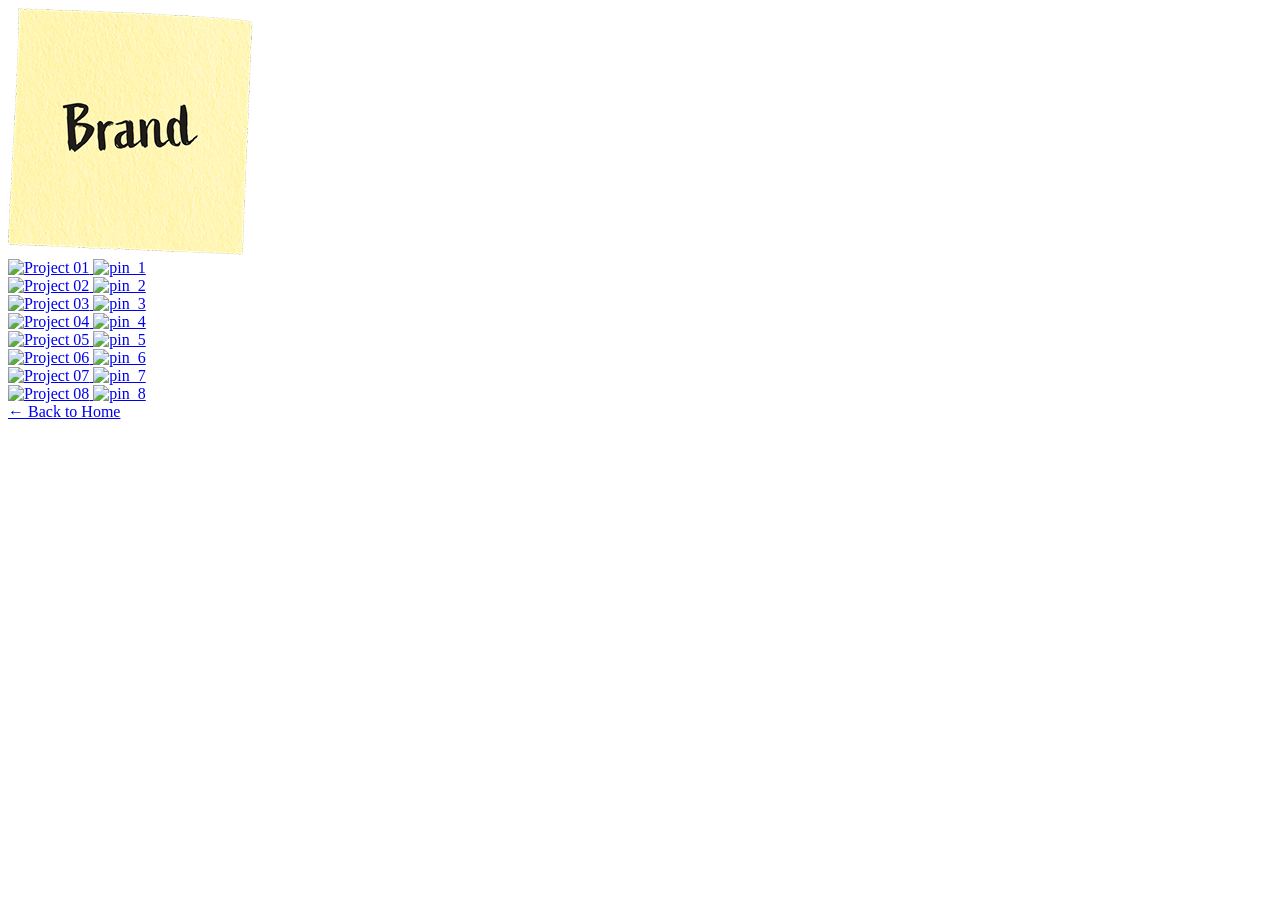
==== brand_detail.html @ 2cc04402 "Update brand_detail.html" ====
<!DOCTYPE html>
<html lang="eng">
<head>
    <meta charset="UTF-8">
    <title>Brand Projects - Cork Board</title>
    <link rel="stylesheet" href="brand_style.css">
</head>
<body>
    <div class="board-container">
        
        <div class="postit-label">
            <img src="Image/brand_postit.png" alt="Brand Label">
        </div>

    <section class="photo-grid">
        <div class="HOYA">
            <a href=HOYA_detail.html" class="polaroid-item">
                <img src="brand_detail/HOYA_cover.png" alt="Project 01">
                <img src="brand_detail/pin_1.png" class="pin" alt="pin_1">
            </a>
        </div>
      
        <div class="sehwa">
            <a href="sewha_detail.html">
                <img src="brand_detail/sehwa_cover.png" alt="Project 02">
                <img src="brand_detail/pin_2.png" class="pin" alt="pin_2">
            </a>
        </div>
      
        <div class="GALA">
            <a href="GALA_detail.html" class="polaroid-item">
                <img src="brand_detail/GALA_cover.png" alt="Project 03">
                <img src="brand_detail/pin_3.png" class="pin" alt="pin_3">
            </a>
        </div>

        <div class="input_output">
            <a href="input_output_detail.html" class="polaroid-item">
                <img src="brand_detail/input_output_cover.png" alt="Project 04">
                <img src="brand_detail/pin_4.png" class="pin" alt="pin_4">
            </a>
        </div>

        <div class="TOMO">
            <a href="TOMO_detail.html" class="polaroid-item">
                <img src="brand_detail/TOMO_cover.png" alt="Project 05">
                <img src="brand_detail/pin_5.png" class="pin" alt="pin_5">
            </a>
        </div>

        <div class="WISE">
            <a href="WISE_detail.html" class="polaroid-item">
                <img src="brand_detail/WISE_cover.png" alt="Project 06">
                <img src="brand_detail/pin_6.png" class="pin" alt="pin_6">
            </a>
        </div>

        <div class="huddle">
            <a href="huddle_detail.html" class="polaroid-item">
                <img src="brand_detail/huddle_cover.png" alt="Project 07">
                <img src="brand_detail/pin_7.png" class="pin" alt="pin_7">
            </a>
        </div>

        <div class="WOVYN">
            <a href="WOVYN_detail.html" class="polaroid-item">
                <img src="brand_detail/WOVYN_cover.png" alt="Project 08">
                <img src="brand_detail/pin_8.png" class="pin" alt="pin_8">
            </a>
        </div>

    </section>
      
        <a href="home.html" class="back-btn">← Back to Home</a>
    </div>
</body>
</html>
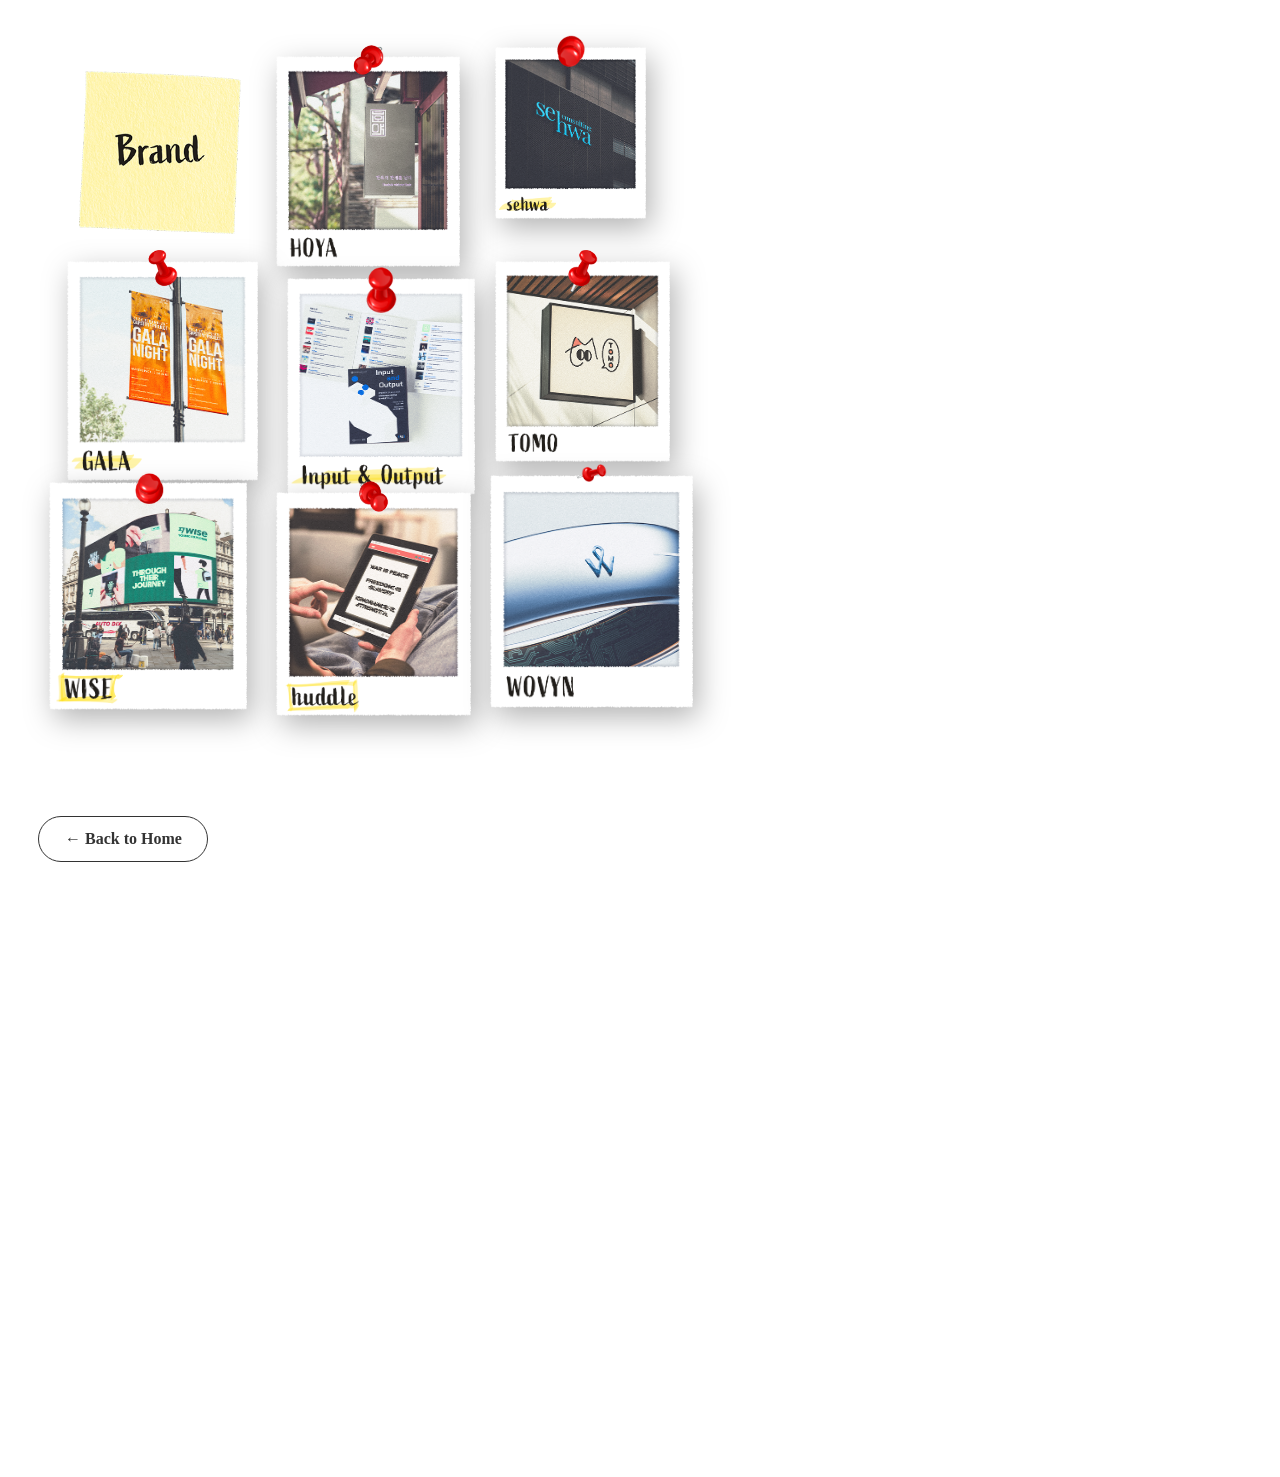
==== commit 81f5989e: "Update brand_detail.html" ====
--- a/brand_detail.html
+++ b/brand_detail.html
@@ -1,5 +1,5 @@
   <!DOCTYPE html>
-<html lang="eng">
+<html lang="en">
 <head>
     <meta charset="UTF-8">
     <title>Brand Projects - Cork Board</title>
@@ -13,56 +13,56 @@
         </div>
 
     <section class="photo-grid">
-        <div class="HOYA">
-            <a href=HOYA_detail.html" class="polaroid-item">
+        <div class="photo-item HOYA">
+            <a href="HOYA_detail.html" class="polaroid-item">
                 <img src="brand_detail/HOYA_cover.png" alt="Project 01">
                 <img src="brand_detail/pin_1.png" class="pin" alt="pin_1">
             </a>
         </div>
       
-        <div class="sehwa">
+        <div class="photo-item sehwa">
             <a href="sewha_detail.html">
                 <img src="brand_detail/sehwa_cover.png" alt="Project 02">
                 <img src="brand_detail/pin_2.png" class="pin" alt="pin_2">
             </a>
         </div>
-      
-        <div class="GALA">
+
+        <div class="photo-item GALA">
             <a href="GALA_detail.html" class="polaroid-item">
                 <img src="brand_detail/GALA_cover.png" alt="Project 03">
                 <img src="brand_detail/pin_3.png" class="pin" alt="pin_3">
             </a>
         </div>
 
-        <div class="input_output">
+        <div class="photo-item input_output">
             <a href="input_output_detail.html" class="polaroid-item">
                 <img src="brand_detail/input_output_cover.png" alt="Project 04">
                 <img src="brand_detail/pin_4.png" class="pin" alt="pin_4">
             </a>
         </div>
 
-        <div class="TOMO">
+        <div class="photo-item TOMO">
             <a href="TOMO_detail.html" class="polaroid-item">
                 <img src="brand_detail/TOMO_cover.png" alt="Project 05">
                 <img src="brand_detail/pin_5.png" class="pin" alt="pin_5">
             </a>
         </div>
 
-        <div class="WISE">
+        <div class="photo-item WISE">
             <a href="WISE_detail.html" class="polaroid-item">
                 <img src="brand_detail/WISE_cover.png" alt="Project 06">
                 <img src="brand_detail/pin_6.png" class="pin" alt="pin_6">
             </a>
         </div>
 
-        <div class="huddle">
+        <div class="photo-item huddle">
             <a href="huddle_detail.html" class="polaroid-item">
                 <img src="brand_detail/huddle_cover.png" alt="Project 07">
                 <img src="brand_detail/pin_7.png" class="pin" alt="pin_7">
             </a>
         </div>
 
-        <div class="WOVYN">
+        <div class="photo-item WOVYN">
             <a href="WOVYN_detail.html" class="polaroid-item">
                 <img src="brand_detail/WOVYN_cover.png" alt="Project 08">
                 <img src="brand_detail/pin_8.png" class="pin" alt="pin_8">
--- a/brand_style.css
+++ b/brand_style.css
@@ -0,0 +1,114 @@
+  <style>
+      {
+          margin: 0;
+          padding: 0;
+          box-sizing: border-box;
+      }
+
+      body, html {
+          width: 100%;
+          height: calc(100vw * (1983 / 1728));
+          background-image: url('brand_detail/back.png'); 
+          background-repeat: repeat;
+          background-size: calc(1728 / 1728 * 100vw) calc(1983 / 1983 * 100vw);
+      }
+
+      .board-container {
+          position: relative;
+          width: 100vw;
+          height: calc(100vw * (1983 / 1728));
+          margin: 0 auto;
+          background-image: url('brand_detail/pin_board.png'); 
+          background-size: calc(1526 / 1728 * 100vw) calc(1824 / 1983 * 100vw);
+          background-position: calc(101 / 1728 * 100vw) calc(65 / 1983 * 100vw);
+          background-repeat: no-repeat;
+      }
+
+      .postit-label {
+          position: absolute;
+          left: calc(96 / 1728 * 100vw);
+          top: calc(85 / 1728 * 100vw);
+          width: calc(219 / 1728 * 100vw);
+          z-index: 10;
+      }
+
+      .postit-label img {
+          width: 100%;
+          height: auto;
+}
+
+/* 4. 사진 그리드 레이아웃 (정렬) */
+.photo-grid {
+    position: relative;
+    width: 100%;
+    height: 100%;
+}
+
+/* 5. 개별 프로젝트 아이템 공통 스타일 */
+.photo-grid > div {
+    position: absolute;
+    display: inline-block;
+}
+
+.photo-grid a {
+    position: relative;
+    display: block;
+    text-decoration: none;
+    transition: transform 0.3s ease;
+}
+
+/* 커버 이미지 스타일 */
+.photo-grid img:not(.pin) {
+    width: 100%;
+    height: auto;
+    display: block;
+    filter: drop-shadow(5px 10px 15px rgba(0,0,0,0.3));
+}
+
+/* 📌 핀(Pin) 공통 스타일: 사진 위 중앙에 박히도록 설정 */
+.pin {
+    position: absolute;
+    width: calc(40 / 1728 * 100vw); /* 핀 크기 조절 */
+    top: calc(-15 / 1728 * 100vw);  /* 사진 위로 살짝 걸치게 */
+    left: 50%;
+    transform: translateX(-50%);
+    z-index: 20;
+    pointer-events: none; /* 핀은 클릭 안 되게 */
+}
+
+/* 6. [중요] 각 프로젝트별 개별 위치 설정 (예시 이미지 기준 배치) */
+.HOYA { left: calc(362 / 1728 * 100vw); top: calc(65 / 1728 * 100vw); width: calc(248 / 1728 * 100vw); }
+.sehwa { left: calc(658 / 1728 * 100vw); top: calc(52 / 1728 * 100vw); width: calc(203 / 1728 * 100vw); }
+.GALA { left: calc(80 / 1728 * 100vw); top: calc(342 / 1728 * 100vw); width: calc(258 / 1728 * 100vw); }
+.input_output { left: calc(376 / 1728 * 100vw); top: calc(364 / 1728 * 100vw); width: calc(255 / 1728 * 100vw); }
+.TOMO { left: calc(658 / 1728 * 100vw); top: calc(342 / 1728 * 100vw); width: calc(236 / 1728 * 100vw); }
+.WISE { left: calc(55 / 1728 * 100vw); top: calc(640 / 1728 * 100vw); width: calc(268 / 1728 * 100vw); }
+.huddle { left: calc(362 / 1728 * 100vw); top: calc(654 / 1728 * 100vw); width: calc(263 / 1728 * 100vw); }
+.WOVYN { left: calc(651 / 1728 * 100vw); top: calc(630 / 1728 * 100vw); width: calc(274 / 1728 * 100vw); }
+
+/* 7. 인터랙션: 마우스 올리면 살짝 붕 뜨는 느낌 */
+.photo-grid a:hover {
+    transform: translateY(-10px) scale(1.02);
+    z-index: 50;
+}
+
+/* 8. 뒤로가기 버튼 (Home 아이콘 역할) */
+.back-btn {
+    position: fixed;
+    bottom: 3vw;
+    left: 3vw;
+    padding: 1vw 2vw;
+    background: rgba(255, 255, 255, 0.9);
+    border: 1px solid #333;
+    color: #333;
+    text-decoration: none;
+    font-weight: bold;
+    border-radius: 50px;
+    z-index: 1000;
+    transition: all 0.3s;
+}
+
+.back-btn:hover {
+    background: #333;
+    color: #fff;
+}
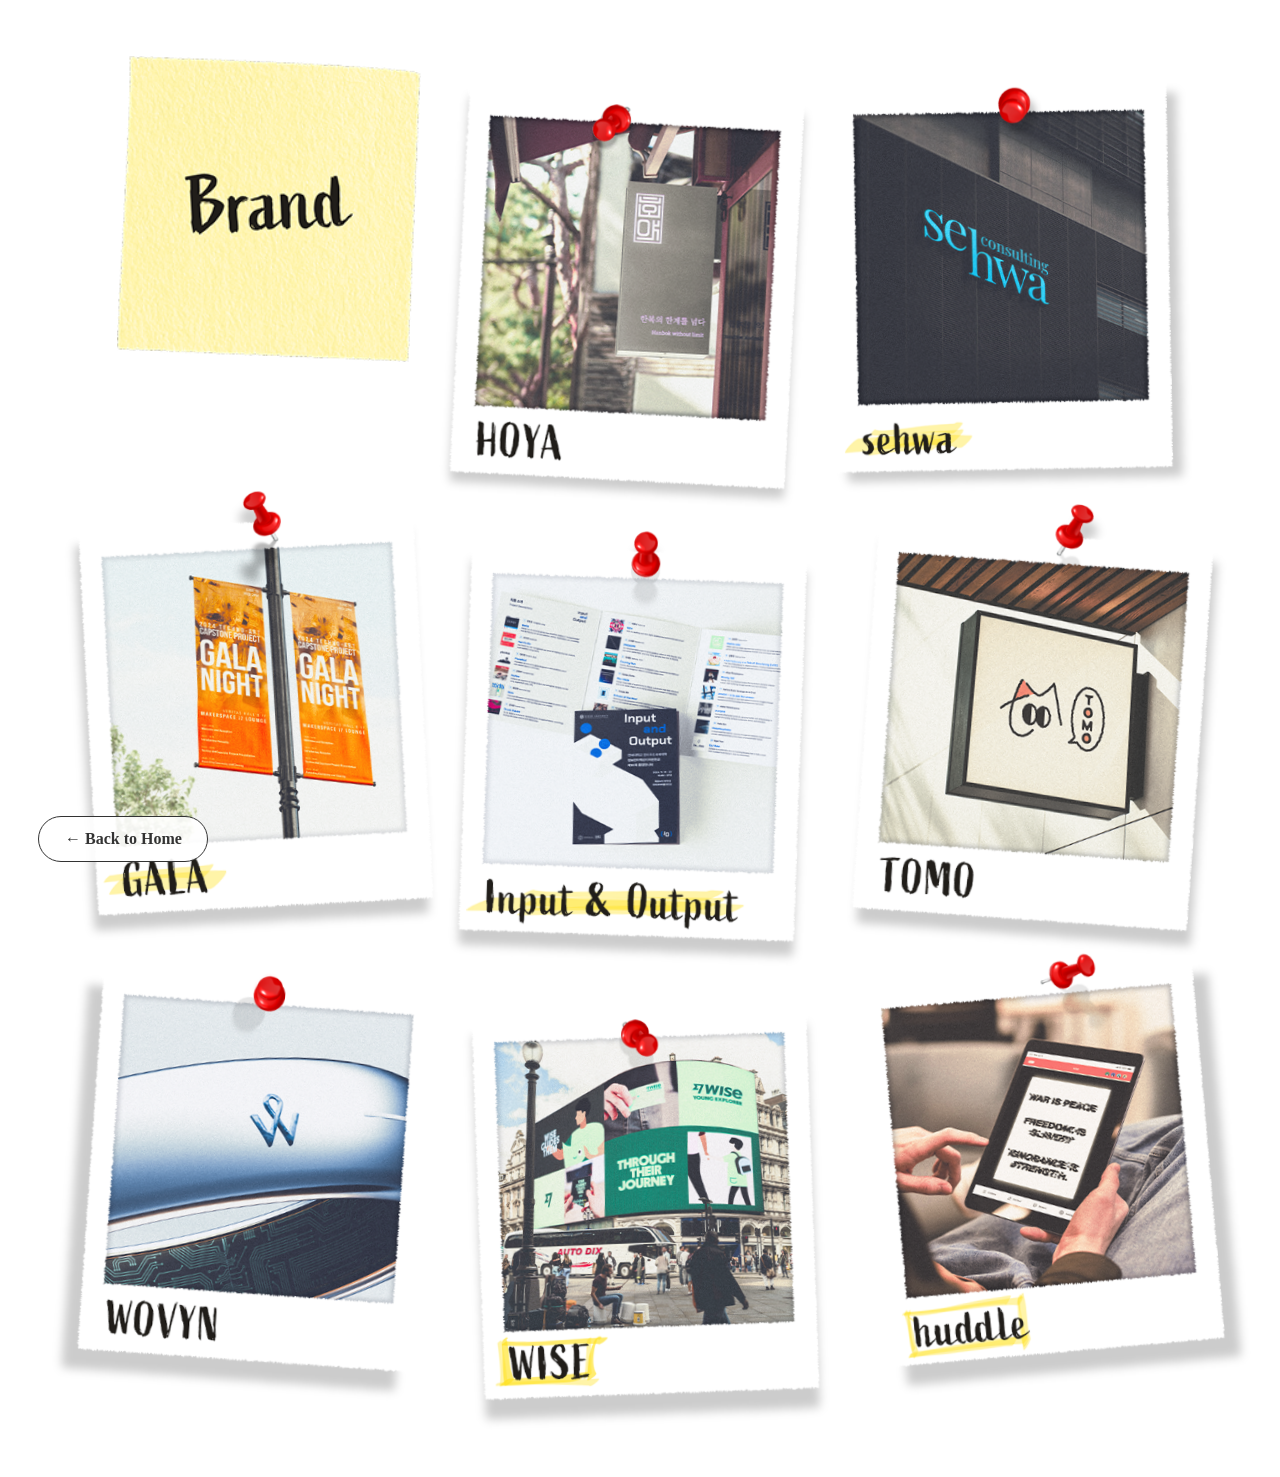
==== commit b1a941dd: "Rearrange photo items for brand details" ====
--- a/brand_detail.html
+++ b/brand_detail.html
@@ -48,23 +48,23 @@
             </a>
         </div>
 
+        <div class="photo-item WOVYN">
+            <a href="WOVYN_detail.html" class="polaroid-item">
+                <img src="brand_detail/WOVYN_cover.png" alt="Project 06">
+                <img src="brand_detail/pin_6.png" class="pin" alt="pin_6">
+            </a>
+        </div>
+
         <div class="photo-item WISE">
             <a href="WISE_detail.html" class="polaroid-item">
-                <img src="brand_detail/WISE_cover.png" alt="Project 06">
-                <img src="brand_detail/pin_6.png" class="pin" alt="pin_6">
+                <img src="brand_detail/WISE_cover.png" alt="Project 07">
+                <img src="brand_detail/pin_7.png" class="pin" alt="pin_7">
             </a>
         </div>
 
         <div class="photo-item huddle">
             <a href="huddle_detail.html" class="polaroid-item">
-                <img src="brand_detail/huddle_cover.png" alt="Project 07">
-                <img src="brand_detail/pin_7.png" class="pin" alt="pin_7">
-            </a>
-        </div>
-
-        <div class="photo-item WOVYN">
-            <a href="WOVYN_detail.html" class="polaroid-item">
-                <img src="brand_detail/WOVYN_cover.png" alt="Project 08">
+                <img src="brand_detail/huddle_cover.png" alt="Project 08">
                 <img src="brand_detail/pin_8.png" class="pin" alt="pin_8">
             </a>
         </div>
--- a/brand_style.css
+++ b/brand_style.css
@@ -11,6 +11,9 @@
           background-image: url('brand_detail/back.png'); 
           background-repeat: repeat;
           background-size: calc(1728 / 1728 * 100vw) calc(1983 / 1983 * 100vw);
+
+          overflow-x: hidden;
+          overflow-y: visible;
       }
 
       .board-container {
@@ -18,97 +21,179 @@
           width: 100vw;
           height: calc(100vw * (1983 / 1728));
           margin: 0 auto;
+        
           background-image: url('brand_detail/pin_board.png'); 
-          background-size: calc(1526 / 1728 * 100vw) calc(1824 / 1983 * 100vw);
+          background-size: calc(1526 / 1728 * 100vw) auto;
           background-position: calc(101 / 1728 * 100vw) calc(65 / 1983 * 100vw);
           background-repeat: no-repeat;
       }
 
       .postit-label {
           position: absolute;
-          left: calc(96 / 1728 * 100vw);
-          top: calc(85 / 1728 * 100vw);
-          width: calc(219 / 1728 * 100vw);
+          left: calc(147 / 1728 * 100vw);
+          top: calc(65 / 1728 * 100vw);
+          width: calc(410 / 1728 * 100vw);
           z-index: 10;
       }
 
       .postit-label img {
           width: 100%;
           height: auto;
-}
+      }
 
-/* 4. 사진 그리드 레이아웃 (정렬) */
-.photo-grid {
-    position: relative;
-    width: 100%;
-    height: 100%;
-}
 
-/* 5. 개별 프로젝트 아이템 공통 스타일 */
-.photo-grid > div {
-    position: absolute;
-    display: inline-block;
-}
+    /* 폴라로이드 부분 */
+      .photo-item {
+          position: absolute;
+      }
+      
+      .photo-item a {
+          display: block;
+          position: relative;
+      }
+            
+      .photo-grid img:not(.pin) {
+          width: 100%;
+          height: auto;
+          display: block;
+      }
+      
+      .pin {
+          position: absolute;
+          z-index: 10;
+          pointer-events: none;
+      }
 
-.photo-grid a {
-    position: relative;
-    display: block;
-    text-decoration: none;
-    transition: transform 0.3s ease;
-}
+      .HOYA { 
+          left: calc(607 / 1728 * 100vw);
+          top: calc(135 / 1983 * 100vw);
+          width: calc(455 / 1728 * 100vw);
+          transform: rotate(3deg);
+          filter: drop-shadow(0px 10px 5px rgba(0, 0, 0, 0.2));
+      }
+      .HOYA .pin {
+          left: calc(170 / 1728 * 100vw);
+          top: calc(15 / 1983 * 100vw);
+          width: calc(51 / 1728 * 100vw);
+      }
 
-/* 커버 이미지 스타일 */
-.photo-grid img:not(.pin) {
-    width: 100%;
-    height: auto;
-    display: block;
-    filter: drop-shadow(5px 10px 15px rgba(0,0,0,0.3));
-}
 
-/* 📌 핀(Pin) 공통 스타일: 사진 위 중앙에 박히도록 설정 */
-.pin {
-    position: absolute;
-    width: calc(40 / 1728 * 100vw); /* 핀 크기 조절 */
-    top: calc(-15 / 1728 * 100vw);  /* 사진 위로 살짝 걸치게 */
-    left: 50%;
-    transform: translateX(-50%);
-    z-index: 20;
-    pointer-events: none; /* 핀은 클릭 안 되게 */
-}
+      .sehwa { 
+          right: calc(159 / 1728 * 100vw);
+          top: calc(118 / 1983 * 100vw);
+          width: calc(455 / 1728 * 100vw);
+          transform: rotate(-1deg);
+          filter: drop-shadow(10px 10px 5px rgba(0, 0, 0, 0.2));
+      }
+      .sehwa .pin {
+          left: calc(225 / 1728 * 100vw);
+          top: calc(5 / 1983 * 100vw);
+          width: calc(46 / 1728 * 100vw);
+      }
 
-/* 6. [중요] 각 프로젝트별 개별 위치 설정 (예시 이미지 기준 배치) */
-.HOYA { left: calc(362 / 1728 * 100vw); top: calc(65 / 1728 * 100vw); width: calc(248 / 1728 * 100vw); }
-.sehwa { left: calc(658 / 1728 * 100vw); top: calc(52 / 1728 * 100vw); width: calc(203 / 1728 * 100vw); }
-.GALA { left: calc(80 / 1728 * 100vw); top: calc(342 / 1728 * 100vw); width: calc(258 / 1728 * 100vw); }
-.input_output { left: calc(376 / 1728 * 100vw); top: calc(364 / 1728 * 100vw); width: calc(255 / 1728 * 100vw); }
-.TOMO { left: calc(658 / 1728 * 100vw); top: calc(342 / 1728 * 100vw); width: calc(236 / 1728 * 100vw); }
-.WISE { left: calc(55 / 1728 * 100vw); top: calc(640 / 1728 * 100vw); width: calc(268 / 1728 * 100vw); }
-.huddle { left: calc(362 / 1728 * 100vw); top: calc(654 / 1728 * 100vw); width: calc(263 / 1728 * 100vw); }
-.WOVYN { left: calc(651 / 1728 * 100vw); top: calc(630 / 1728 * 100vw); width: calc(274 / 1728 * 100vw); }
 
-/* 7. 인터랙션: 마우스 올리면 살짝 붕 뜨는 느낌 */
-.photo-grid a:hover {
-    transform: translateY(-10px) scale(1.02);
-    z-index: 50;
-}
+      .GALA { 
+          left: calc(106 / 1728 * 100vw);
+          top: calc(795 / 1983 * 100vw);
+          width: calc(455 / 1728 * 100vw);
+          transform: rotate(-3deg);
+          filter: drop-shadow(-5px 15px 5px rgba(0, 0, 0, 0.2));
+      }
+      .GALA .pin {
+          left: calc(225 / 1728 * 100vw);
+          top: calc(-45 / 1983 * 100vw);
+          width: calc(50 / 1728 * 100vw);
+      }
 
-/* 8. 뒤로가기 버튼 (Home 아이콘 역할) */
-.back-btn {
-    position: fixed;
-    bottom: 3vw;
-    left: 3vw;
-    padding: 1vw 2vw;
-    background: rgba(255, 255, 255, 0.9);
-    border: 1px solid #333;
-    color: #333;
-    text-decoration: none;
-    font-weight: bold;
-    border-radius: 50px;
-    z-index: 1000;
-    transition: all 0.3s;
-}
 
-.back-btn:hover {
-    background: #333;
-    color: #fff;
-}
+      .input_output { 
+          left: calc(615 / 1728 * 100vw);
+          top: calc(840 / 1983 * 100vw);
+          width: calc(455 / 1728 * 100vw);
+          transform: rotate(2deg);
+          filter: drop-shadow(0px 15px 5px rgba(0, 0, 0, 0.2));
+      }
+      .input_output .pin {
+          left: calc(217 / 1728 * 100vw);
+          top: calc(-30 / 1983 * 100vw);
+          width: calc(40 / 1728 * 100vw);
+      }
+
+
+      .TOMO { 
+          right: calc(118 / 1728 * 100vw);
+          top: calc(815 / 1983 * 100vw);
+          width: calc(455 / 1728 * 100vw);
+          transform: rotate(4deg);
+          filter: drop-shadow(5px 15px 5px rgba(0, 0, 0, 0.2));
+      }
+      .TOMO .pin {
+          left: calc(240 / 1728 * 100vw);
+          top: calc(-50 / 1983 * 100vw);
+          width: calc(50 / 1728 * 100vw);
+      }
+
+
+      .WOVYN { 
+          left: calc(110 / 1728 * 100vw);
+          bottom: calc(176 / 1983 * 100vw);
+          width: calc(455 / 1728 * 100vw);
+          transform: rotate(4deg);
+          filter: drop-shadow(-15px 20px 5px rgba(0, 0, 0, 0.2));
+      }
+      .WOVYN .pin {
+          left: calc(203 / 1728 * 100vw);
+          top: calc(-5 / 1983 * 100vw);
+          width: calc(46 / 1728 * 100vw);
+      }
+
+
+      .WISE { 
+          left: calc(633 / 1728 * 100vw);
+          bottom: calc(125 / 1983 * 100vw);
+          width: calc(455 / 1728 * 100vw);
+          transform: rotate(-2deg);
+          filter: drop-shadow(0px 20px 5px rgba(0, 0, 0, 0.2));
+      }
+      .WISE .pin {
+          left: calc(202 / 1728 * 100vw);
+          top: calc(15 / 1983 * 100vw);
+          width: calc(51 / 1728 * 100vw);
+      }
+
+
+      .huddle { 
+          right: calc(107 / 1728 * 100vw);
+          bottom: calc(189 / 1983 * 100vw);
+          width: calc(455 / 1728 * 100vw);
+          transform: rotate(-5deg);
+          filter: drop-shadow(15px 20px 5px rgba(0, 0, 0, 0.2));
+      }
+      .huddle .pin {
+          left: calc(249 / 1728 * 100vw);
+          top: calc(-10 / 1983 * 100vw);
+          width: calc(75 / 1728 * 100vw);
+      }
+
+
+      /* 8. 뒤로가기 버튼 (Home 아이콘 역할) */
+      .back-btn {
+          position: fixed;
+          bottom: 3vw;
+          left: 3vw;
+          padding: 1vw 2vw;
+          background: rgba(255, 255, 255, 0.9);
+          border: 1px solid #333;
+          color: #333;
+          text-decoration: none;
+          font-weight: bold;
+          border-radius: 50px;
+          z-index: 1000;
+          transition: all 0.3s;
+      }
+      
+      .back-btn:hover {
+          background: #333;
+          color: #fff;
+      }
+</style>
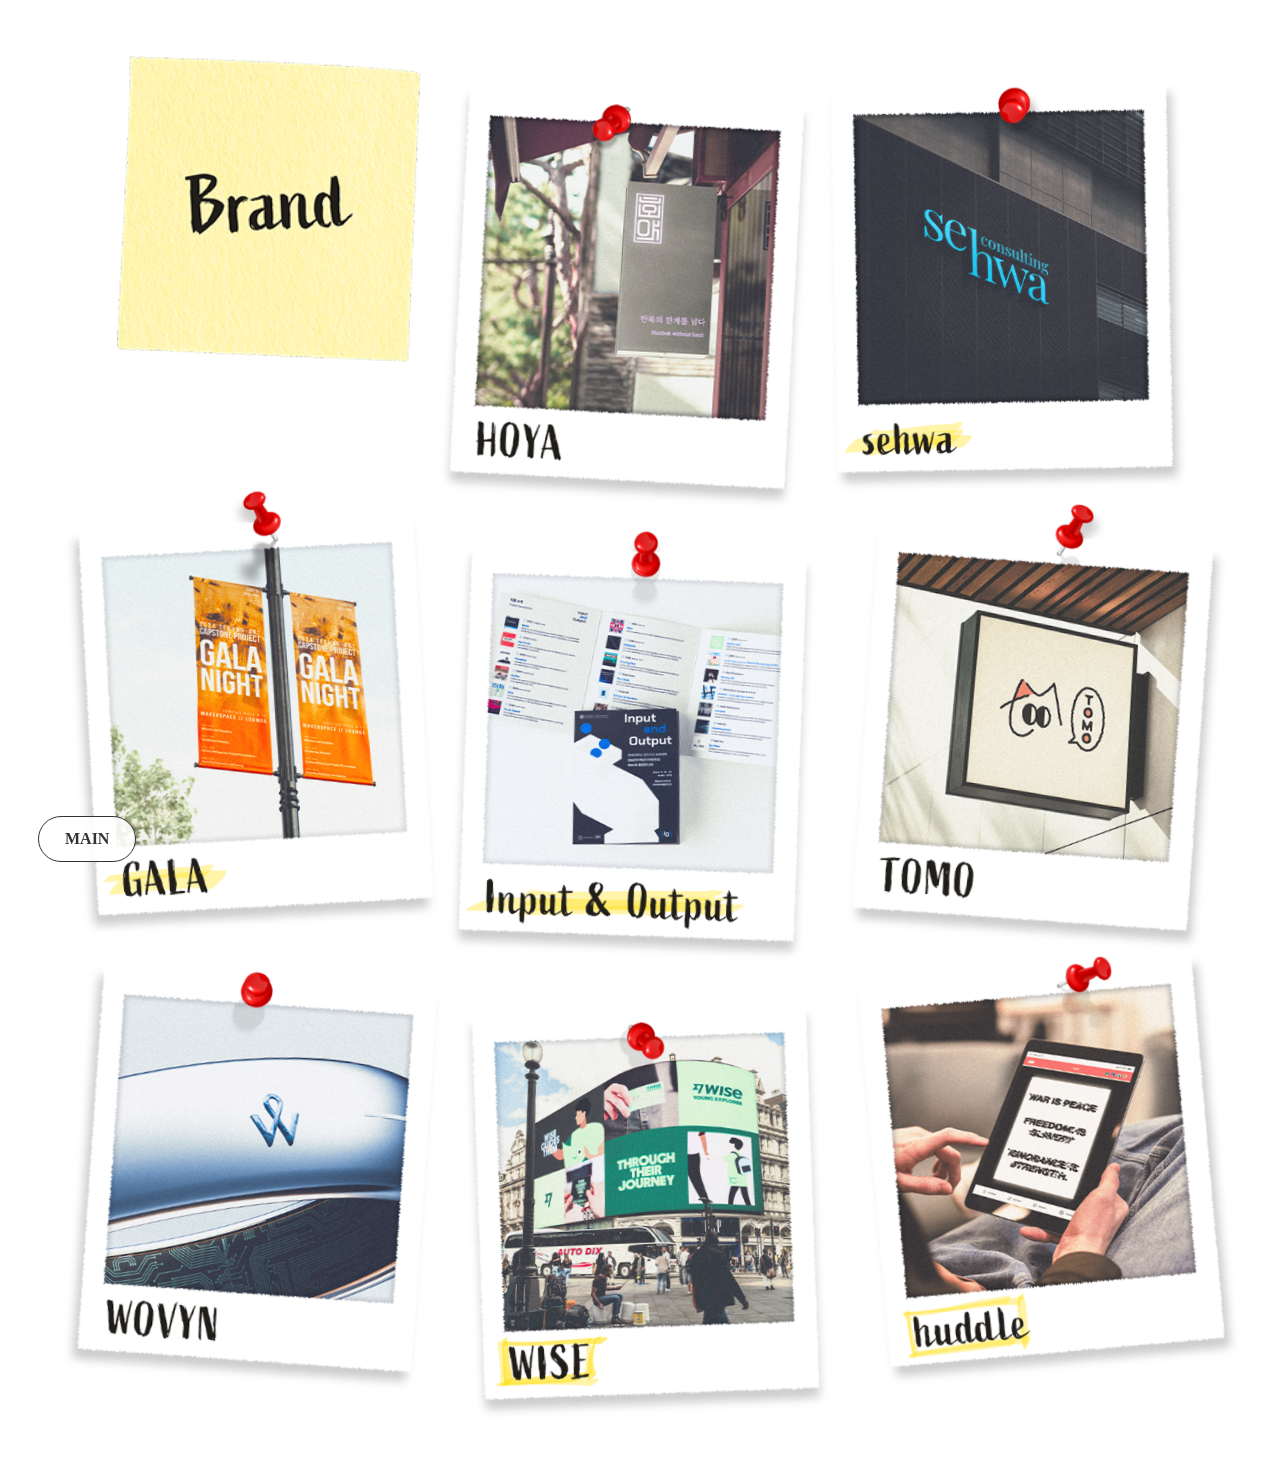
==== commit 03c75a3f: "Update brand_detail.html" ====
--- a/brand_detail.html
+++ b/brand_detail.html
@@ -71,7 +71,7 @@
 
     </section>
       
-        <a href="home.html" class="back-btn">← Back to Home</a>
+        <a href="home.html" class="back-btn">MAIN</a>
     </div>
 </body>
 </html>
--- a/brand_style.css
+++ b/brand_style.css
@@ -83,7 +83,7 @@
           top: calc(118 / 1983 * 100vw);
           width: calc(455 / 1728 * 100vw);
           transform: rotate(-1deg);
-          filter: drop-shadow(10px 10px 5px rgba(0, 0, 0, 0.2));
+          filter: drop-shadow(5px 10px 5px rgba(0, 0, 0, 0.2));
       }
       .sehwa .pin {
           left: calc(225 / 1728 * 100vw);
@@ -97,7 +97,7 @@
           top: calc(795 / 1983 * 100vw);
           width: calc(455 / 1728 * 100vw);
           transform: rotate(-3deg);
-          filter: drop-shadow(-5px 15px 5px rgba(0, 0, 0, 0.2));
+          filter: drop-shadow(-5px 10px 5px rgba(0, 0, 0, 0.2));
       }
       .GALA .pin {
           left: calc(225 / 1728 * 100vw);
@@ -111,7 +111,7 @@
           top: calc(840 / 1983 * 100vw);
           width: calc(455 / 1728 * 100vw);
           transform: rotate(2deg);
-          filter: drop-shadow(0px 15px 5px rgba(0, 0, 0, 0.2));
+          filter: drop-shadow(0px 10px 5px rgba(0, 0, 0, 0.2));
       }
       .input_output .pin {
           left: calc(217 / 1728 * 100vw);
@@ -125,7 +125,7 @@
           top: calc(815 / 1983 * 100vw);
           width: calc(455 / 1728 * 100vw);
           transform: rotate(4deg);
-          filter: drop-shadow(5px 15px 5px rgba(0, 0, 0, 0.2));
+          filter: drop-shadow(5px 10px 5px rgba(0, 0, 0, 0.2));
       }
       .TOMO .pin {
           left: calc(240 / 1728 * 100vw);
@@ -139,11 +139,11 @@
           bottom: calc(176 / 1983 * 100vw);
           width: calc(455 / 1728 * 100vw);
           transform: rotate(4deg);
-          filter: drop-shadow(-15px 20px 5px rgba(0, 0, 0, 0.2));
+          filter: drop-shadow(-5px 10px 5px rgba(0, 0, 0, 0.2));
       }
       .WOVYN .pin {
-          left: calc(203 / 1728 * 100vw);
-          top: calc(-5 / 1983 * 100vw);
+          left: calc(185 / 1728 * 100vw);
+          top: calc(-10 / 1983 * 100vw);
           width: calc(46 / 1728 * 100vw);
       }
 
@@ -153,11 +153,11 @@
           bottom: calc(125 / 1983 * 100vw);
           width: calc(455 / 1728 * 100vw);
           transform: rotate(-2deg);
-          filter: drop-shadow(0px 20px 5px rgba(0, 0, 0, 0.2));
+          filter: drop-shadow(0px 10px 5px rgba(0, 0, 0, 0.2));
       }
       .WISE .pin {
-          left: calc(202 / 1728 * 100vw);
-          top: calc(15 / 1983 * 100vw);
+          left: calc(210 / 1728 * 100vw);
+          top: calc(20 / 1983 * 100vw);
           width: calc(51 / 1728 * 100vw);
       }
 
@@ -167,11 +167,11 @@
           bottom: calc(189 / 1983 * 100vw);
           width: calc(455 / 1728 * 100vw);
           transform: rotate(-5deg);
-          filter: drop-shadow(15px 20px 5px rgba(0, 0, 0, 0.2));
+          filter: drop-shadow(5px 10px 5px rgba(0, 0, 0, 0.2));
       }
       .huddle .pin {
-          left: calc(249 / 1728 * 100vw);
-          top: calc(-10 / 1983 * 100vw);
+          left: calc(270 / 1728 * 100vw);
+          top: calc(-3 / 1983 * 100vw);
           width: calc(75 / 1728 * 100vw);
       }
 
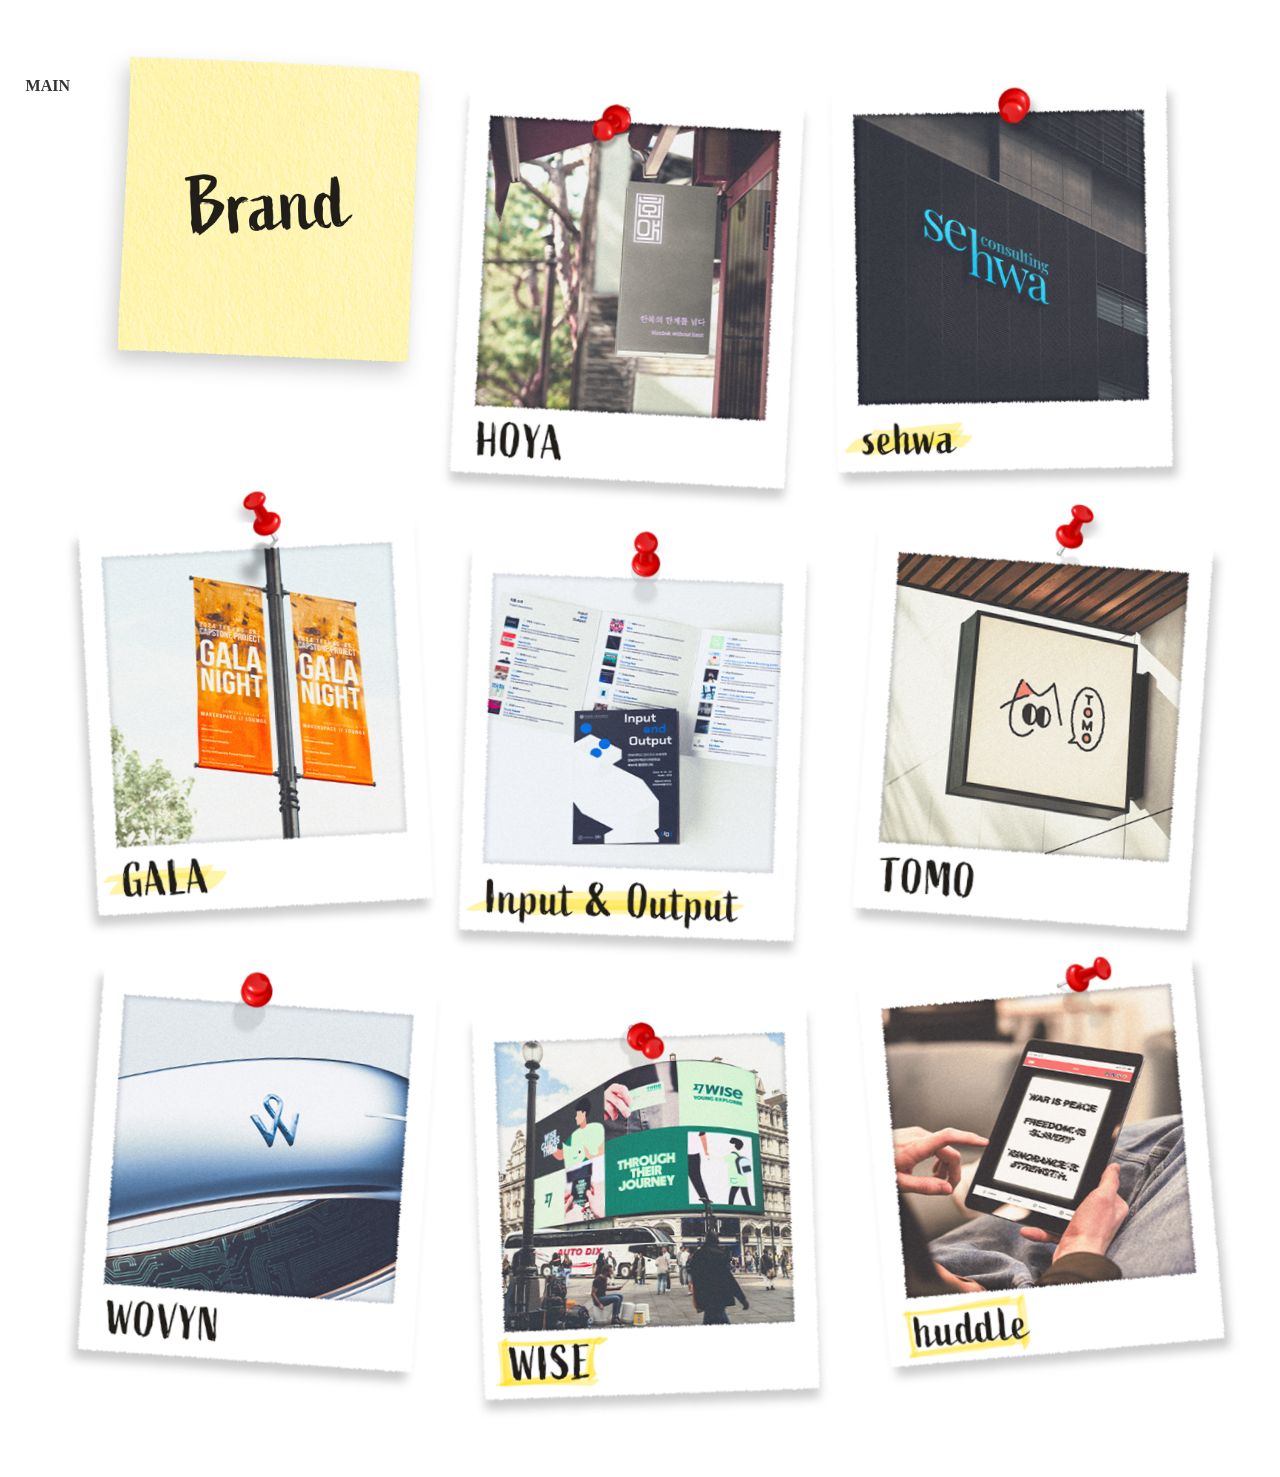
==== commit 508eaf79: "Update brand_detail.html" ====
--- a/brand_detail.html
+++ b/brand_detail.html
@@ -9,7 +9,7 @@
     <div class="board-container">
         
         <div class="postit-label">
-            <img src="Image/brand_postit.png" alt="Brand Label">
+            <img src="brand_detail/brand_postit.png" alt="Brand Label">
         </div>
 
     <section class="photo-grid">
--- a/brand_style.css
+++ b/brand_style.css
@@ -34,6 +34,7 @@
           top: calc(65 / 1728 * 100vw);
           width: calc(410 / 1728 * 100vw);
           z-index: 10;
+          filter: drop-shadow(-5px 10px 10px rgba(0, 0, 0, 0.2));
       }
 
       .postit-label img {
@@ -179,11 +180,10 @@
       /* 8. 뒤로가기 버튼 (Home 아이콘 역할) */
       .back-btn {
           position: fixed;
-          bottom: 3vw;
-          left: 3vw;
-          padding: 1vw 2vw;
+          top: 5vw;
+          left: 1vw;
+          padding: 1vw 1vw;
           background: rgba(255, 255, 255, 0.9);
-          border: 1px solid #333;
           color: #333;
           text-decoration: none;
           font-weight: bold;
